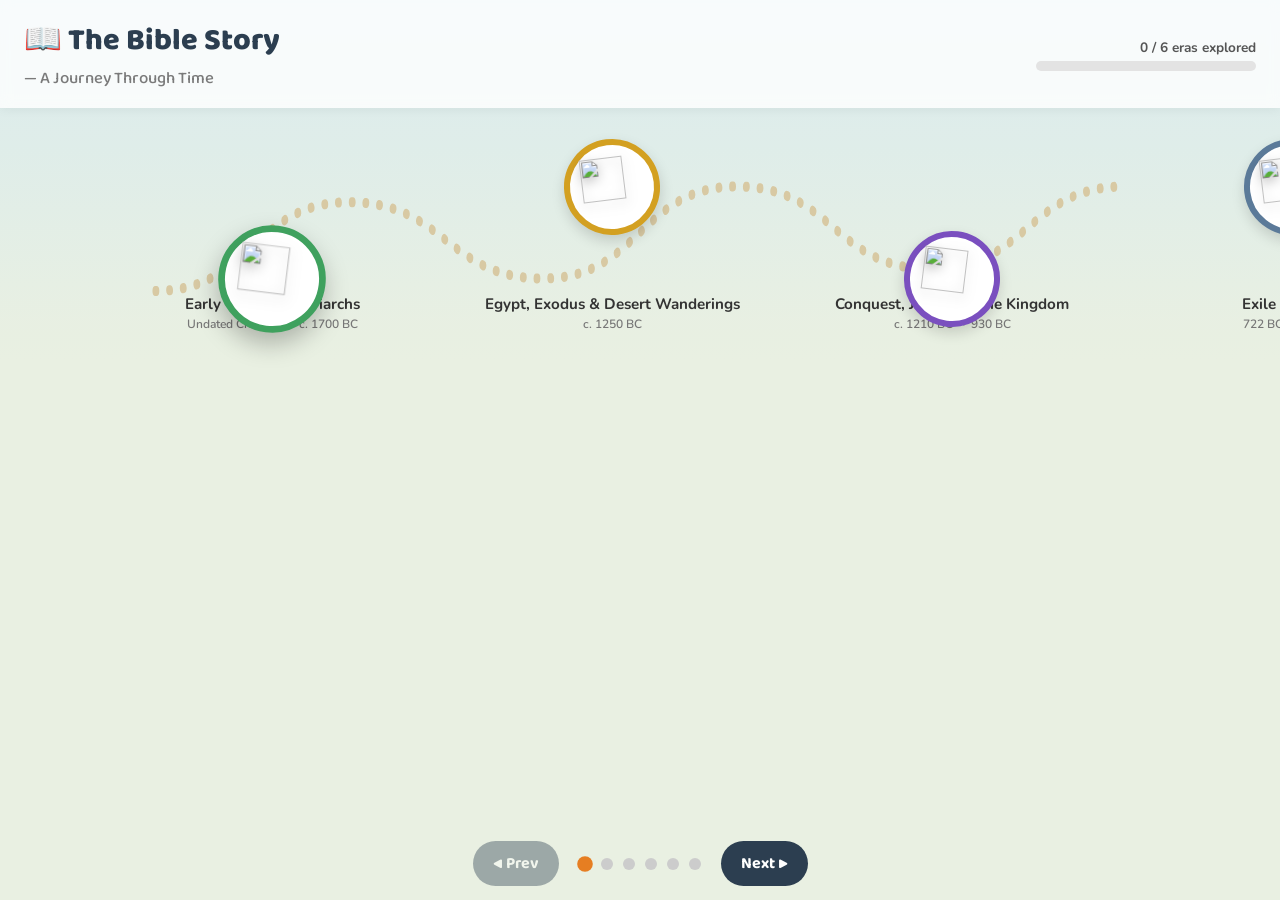
==== index.html @ a83ffb9d "Initial commit: Bible Story site (timeline, books of the Bible, home page) Co-Authored-By: Claude <n" ====
<!DOCTYPE html>
<html lang="en">
<head>
<meta charset="UTF-8">
<meta name="viewport" content="width=device-width, initial-scale=1.0">
<title>The Bible Story — A Journey Through Time</title>
<link rel="preconnect" href="https://fonts.googleapis.com">
<link href="https://fonts.googleapis.com/css2?family=Baloo+2:wght@500;700;800&family=Nunito:wght@400;600;700&display=swap" rel="stylesheet">
<link rel="stylesheet" href="styles.css">
</head>
<body>

<div class="bg-decor" aria-hidden="true">
  <img class="bg-icon" id="bgIconA">
  <img class="bg-icon" id="bgIconB">
</div>
<div class="mood-wash" id="moodWash"></div>

<header class="top-bar">
  <h1>📖 The Bible Story <span>— A Journey Through Time</span></h1>
  <div class="progress-wrap">
    <div class="progress-label"><span id="exploredCount">0</span> / 6 eras explored</div>
    <div class="progress-bar"><div class="progress-fill" id="progressFill"></div></div>
  </div>
</header>

<main>
  <div class="road-viewport" id="roadViewport">
    <svg class="road-path" id="roadPath" preserveAspectRatio="none"></svg>
    <div class="stations" id="stations"></div>
  </div>

  <div class="nav-controls">
    <button id="prevBtn" class="nav-btn" aria-label="Previous era">◀ Prev</button>
    <div class="dots" id="dots"></div>
    <button id="nextBtn" class="nav-btn" aria-label="Next era">Next ▶</button>
  </div>
</main>

<div class="overlay" id="overlay"></div>

<section class="detail-panel" id="detailPanel">
  <button class="close-btn" id="closeBtn" aria-label="Close">✕</button>
  <div class="detail-banner-wrap">
    <img class="detail-banner" id="detailBanner" alt="">
    <div class="detail-banner-fade"></div>
  </div>
  <p class="image-credit" id="imageCredit"></p>
  <div class="detail-header" id="detailHeader">
    <div class="detail-icon" id="detailIcon"></div>
    <div>
      <h2 id="detailTitle"></h2>
      <div class="detail-dates" id="detailDates"></div>
    </div>
  </div>
  <p class="detail-summary" id="detailSummary"></p>
  <p class="tap-hint">👉 Tap a card to meet the person in the story!</p>
  <div class="event-cards" id="eventCards"></div>
</section>

<div class="overlay overlay-2" id="charOverlay"></div>

<section class="character-modal" id="characterModal">
  <button class="close-btn" id="charCloseBtn" aria-label="Close">✕</button>
  <div class="character-avatar" id="charAvatar"></div>
  <h2 class="character-name" id="charName"></h2>
  <p class="character-story" id="charStory"></p>
</section>

<script src="data.js"></script>
<script src="app.js"></script>
</body>
</html>
---- styles.css ----
:root {
  --ink: #2b2b2b;
  --paper: #fdf9f1;
  --accent: #c0392b;
}

* { box-sizing: border-box; }

@keyframes fadeInUp {
  from { opacity: 0; transform: translateY(16px); }
  to { opacity: 1; transform: translateY(0); }
}

@keyframes popIn {
  from { opacity: 0; transform: scale(0.85); }
  to { opacity: 1; transform: scale(1); }
}

@keyframes softBounce {
  0%, 100% { transform: translateY(0); }
  50% { transform: translateY(-6px); }
}

@keyframes bgIconFloat {
  0%, 100% { transform: translateY(0) rotate(-4deg); }
  50% { transform: translateY(-18px) rotate(4deg); }
}

.bg-decor {
  position: fixed;
  inset: 0;
  z-index: -3;
  overflow: hidden;
  pointer-events: none;
}

.bg-icon {
  position: absolute;
  width: 50vmin;
  height: 50vmin;
  object-fit: contain;
  opacity: 0;
  bottom: -8vmin;
  right: -6vmin;
  transition: opacity 1.2s ease-in-out;
  animation: bgIconFloat 16s ease-in-out infinite;
}
.bg-icon.show { opacity: 0.16; }

@keyframes bgSceneDrift {
  0%, 100% { transform: translateX(0) scale(1.08); }
  50% { transform: translateX(-2%) scale(1.13); }
}

.bg-icon.scene {
  width: 100vw;
  height: 100vh;
  max-width: none;
  object-fit: cover;
  object-position: center 22%;
  top: 0;
  left: 0;
  right: auto;
  bottom: auto;
  border-radius: 0;
  animation: bgSceneDrift 55s ease-in-out infinite;
  -webkit-mask-image: linear-gradient(to bottom, transparent 0%, black 25%);
  mask-image: linear-gradient(to bottom, transparent 0%, black 25%);
}
.bg-icon.scene.show { opacity: 0.22; }

@media (max-width: 640px) {
  .bg-icon.scene { object-position: center 16%; }
}

.mood-wash {
  position: fixed;
  inset: 0;
  z-index: -1;
  opacity: 0.1;
  background-color: #3fa15e;
  transition: background-color 0.9s ease;
  pointer-events: none;
}

html, body {
  margin: 0;
  height: 100%;
  background: linear-gradient(180deg, #eaf4ff 0%, #fdf9f1 40%);
  font-family: 'Nunito', sans-serif;
  color: var(--ink);
  overflow-x: hidden;
  perspective: 1400px;
}

h1, h2 { font-family: 'Baloo 2', sans-serif; margin: 0; }

.top-bar {
  display: flex;
  align-items: center;
  justify-content: space-between;
  flex-wrap: wrap;
  gap: 12px;
  padding: 16px 24px;
  background: #ffffffcc;
  backdrop-filter: blur(6px);
  position: sticky;
  top: 0;
  z-index: 20;
  box-shadow: 0 2px 10px rgba(0,0,0,0.05);
}

.top-bar h1 {
  font-size: clamp(1.2rem, 2.5vw, 1.9rem);
  font-weight: 800;
  color: #2c3e50;
}
.top-bar h1 span {
  font-weight: 500;
  font-size: 0.55em;
  color: #7a7a7a;
  display: block;
}

.progress-wrap { min-width: 220px; }
.progress-label { font-size: 0.85rem; font-weight: 700; color: #555; margin-bottom: 4px; text-align: right; }
.progress-bar {
  width: 220px;
  max-width: 40vw;
  height: 10px;
  background: #e3e3e3;
  border-radius: 10px;
  overflow: hidden;
}
.progress-fill {
  height: 100%;
  width: 0%;
  background: linear-gradient(90deg, #f1c40f, #e67e22);
  border-radius: 10px;
  transition: width 0.4s ease;
}

main {
  padding: 10px 0 90px;
}

.road-viewport {
  position: relative;
  width: 100%;
  height: 280px;
  overflow-x: auto;
  overflow-y: hidden;
  scrollbar-width: none;
  -ms-overflow-style: none;
}
.road-viewport::-webkit-scrollbar { display: none; }

.road-path {
  position: absolute;
  top: 0;
  left: 0;
  height: 100%;
  width: 100%;
  z-index: 0;
}

.stations {
  position: relative;
  height: 100%;
  display: flex;
  align-items: center;
  gap: 0;
  min-width: max-content;
  padding: 0 8vw;
  z-index: 1;
}

.station {
  --era-color: #999;
  position: relative;
  width: min(38vw, 340px);
  flex: 0 0 auto;
  display: flex;
  flex-direction: column;
  align-items: center;
  cursor: pointer;
  padding: 0 38px;
  user-select: none;
  opacity: 0;
  animation: fadeInUp 0.6s ease forwards;
  animation-delay: var(--station-delay, 0s);
}

.station:nth-child(even) .station-badge { --ty: -46px; --rot: -7deg; }
.station:nth-child(odd) .station-badge { --ty: 46px; --rot: 7deg; }

.station-badge {
  width: 96px;
  height: 96px;
  border-radius: 50%;
  background: #fff;
  border: 6px solid var(--era-color);
  display: flex;
  align-items: center;
  justify-content: center;
  font-size: 2.4rem;
  box-shadow: 0 6px 14px rgba(0,0,0,0.15);
  transform: translateY(var(--ty, 0)) rotate(var(--rot, 0deg));
  transition: transform 0.25s ease, box-shadow 0.25s ease;
  position: relative;
}

.station:hover .station-badge,
.station.active .station-badge {
  transform: translateY(var(--ty, 0)) rotate(var(--rot, 0deg)) scale(1.12);
  box-shadow: 0 10px 22px rgba(0,0,0,0.25);
}

.icon-3d {
  width: 72%;
  height: 72%;
  object-fit: contain;
  filter: drop-shadow(0 4px 6px rgba(0,0,0,0.25));
  pointer-events: none;
}

.station.visited .station-badge::after {
  content: "✓";
  position: absolute;
  bottom: -4px;
  right: -4px;
  width: 30px;
  height: 30px;
  background: #2ecc71;
  color: #fff;
  border-radius: 50%;
  display: flex;
  align-items: center;
  justify-content: center;
  font-size: 0.95rem;
  border: 3px solid #fff;
}

.station-label {
  margin-top: 14px;
  text-align: center;
  font-weight: 700;
  font-size: 0.95rem;
  color: #333;
  line-height: 1.25;
}

.station-dates {
  font-size: 0.75rem;
  color: #777;
  font-weight: 600;
  margin-top: 2px;
}

.nav-controls {
  position: fixed;
  bottom: 0;
  left: 0;
  right: 0;
  display: flex;
  align-items: center;
  justify-content: center;
  gap: 20px;
  padding: 14px 20px calc(14px + env(safe-area-inset-bottom, 0px));
  background: none;
  pointer-events: none;
  z-index: 15;
}
.nav-controls > * { pointer-events: auto; }

.nav-btn {
  font-family: 'Baloo 2', sans-serif;
  font-size: 1rem;
  font-weight: 700;
  padding: 10px 20px;
  border-radius: 30px;
  border: none;
  background: #2c3e50;
  color: #fff;
  cursor: pointer;
  white-space: nowrap;
  flex-shrink: 0;
  transition: transform 0.15s ease, background 0.15s ease;
}
.nav-btn:hover { transform: translateY(-2px); background: #1f2d3a; }
.nav-btn:disabled { opacity: 0.4; cursor: default; transform: none; }

.dots { display: flex; gap: 10px; flex-shrink: 0; }
.dot {
  width: 12px;
  height: 12px;
  border-radius: 50%;
  background: #ccc;
  cursor: pointer;
  transition: background 0.2s ease, transform 0.2s ease;
}
.dot.active { background: #e67e22; transform: scale(1.3); }

.overlay {
  position: fixed;
  inset: 0;
  background: rgba(0,0,0,0.45);
  opacity: 0;
  pointer-events: none;
  transition: opacity 0.25s ease;
  z-index: 30;
}
.overlay.show { opacity: 1; pointer-events: auto; }
.overlay-2 { z-index: 45; background: rgba(0,0,0,0.55); }

.detail-panel {
  position: fixed;
  left: 50%;
  top: 50%;
  transform: translate(-50%, -46%) rotateY(-90deg);
  backface-visibility: hidden;
  width: min(90vw, 720px);
  max-height: 85vh;
  overflow-y: auto;
  background: var(--paper);
  border-radius: 20px;
  padding: 28px 30px 34px;
  box-shadow: 0 20px 60px rgba(0,0,0,0.35);
  z-index: 40;
  opacity: 0;
  pointer-events: none;
  transition: opacity 0.4s ease, transform 0.4s ease;
}
.detail-panel.show {
  opacity: 1;
  pointer-events: auto;
  transform: translate(-50%, -50%) rotateY(0deg);
}

.close-btn {
  position: absolute;
  top: 16px;
  right: 18px;
  width: 36px;
  height: 36px;
  border-radius: 50%;
  border: none;
  background: #eee;
  font-size: 1.1rem;
  cursor: pointer;
  z-index: 5;
  box-shadow: 0 2px 8px rgba(0,0,0,0.35);
}
.close-btn:hover { background: #ddd; }

.detail-banner-wrap {
  position: relative;
  margin: -28px -30px 0;
  height: 190px;
  overflow: hidden;
  border-radius: 20px 20px 0 0;
}
.detail-banner {
  width: 100%;
  height: 100%;
  object-fit: cover;
  object-position: center 25%;
  display: block;
  opacity: 0;
  animation: popIn 0.5s ease forwards;
}
.detail-banner-fade {
  position: absolute;
  inset: 0;
  background: linear-gradient(180deg, rgba(0,0,0,0) 40%, var(--paper) 100%);
  pointer-events: none;
}
.image-credit {
  font-size: 0.72rem;
  color: #999;
  text-align: right;
  margin: 6px 0 0;
  font-style: italic;
}

.detail-header {
  display: flex;
  align-items: center;
  gap: 16px;
  margin-bottom: 10px;
  padding-right: 30px;
}
.detail-icon {
  font-size: 2.6rem;
  width: 70px;
  height: 70px;
  border-radius: 50%;
  display: flex;
  align-items: center;
  justify-content: center;
  border: 5px solid var(--era-color, #999);
  flex: 0 0 auto;
}
.detail-header h2 { font-size: 1.5rem; color: #2c3e50; }
.detail-dates { font-weight: 700; color: #888; font-size: 0.9rem; margin-top: 2px; }

.detail-summary {
  font-size: 1.05rem;
  line-height: 1.5;
  color: #444;
  margin: 14px 0 20px;
}

.event-cards {
  display: grid;
  grid-template-columns: repeat(auto-fit, minmax(220px, 1fr));
  gap: 14px;
}

.event-card {
  background: #fff;
  border-radius: 14px;
  padding: 14px 16px;
  box-shadow: 0 3px 10px rgba(0,0,0,0.08);
  border-left: 6px solid var(--era-color, #999);
  cursor: pointer;
  opacity: 0;
  animation: fadeInUp 0.4s ease forwards;
  animation-delay: var(--card-delay, 0s);
  transition: transform 0.18s ease, box-shadow 0.18s ease;
  position: relative;
}
.event-card:hover {
  transform: translateY(-3px) scale(1.02);
  box-shadow: 0 8px 18px rgba(0,0,0,0.15);
}
.event-card .ec-icon { font-size: 1.4rem; margin-bottom: 4px; }
.event-card .ec-title { font-weight: 700; font-size: 0.98rem; color: #2c3e50; margin-bottom: 4px; }
.event-card .ec-text { font-size: 0.9rem; line-height: 1.4; color: #555; }
.event-card .ec-tap { font-size: 0.78rem; font-weight: 700; color: var(--era-color, #999); margin-top: 8px; }

@keyframes deeperPointIn {
  from { opacity: 0; transform: translateY(-8px); }
  to { opacity: 1; transform: translateY(0); }
}

@keyframes deeperGlow {
  0% { box-shadow: 0 0 0 0 rgba(201, 168, 106, 0.45); }
  100% { box-shadow: 0 0 0 10px rgba(201, 168, 106, 0); }
}

.ec-deeper { margin-top: 12px; border-top: 1px dashed #e2e2e2; padding-top: 10px; }
.ec-deeper-toggle {
  display: flex;
  align-items: center;
  gap: 6px;
  font-size: 0.78rem;
  font-weight: 700;
  color: #7a6a4f;
  cursor: pointer;
  list-style: none;
  transition: color 0.2s ease;
}
.ec-deeper-toggle::-webkit-details-marker { display: none; }
.ec-deeper-toggle:hover { color: #57492f; }
.ec-deeper-toggle:hover .ec-deeper-label { text-decoration: underline; }
.ec-deeper-arrow {
  display: inline-block;
  transition: transform 0.35s cubic-bezier(0.34, 1.56, 0.64, 1);
}
.ec-deeper[open] .ec-deeper-arrow { transform: rotate(90deg); }

.ec-deeper-content {
  margin-top: 10px;
  padding: 12px 14px;
  background: #faf7ee;
  border-radius: 10px;
  border-left: 4px solid #c9a86a;
  animation: deeperGlow 0.6s ease-out;
}
.ec-deeper-point {
  opacity: 0;
  animation: deeperPointIn 0.35s ease forwards;
  animation-delay: var(--point-delay, 0s);
}
.ec-deeper-point + .ec-deeper-point { margin-top: 10px; }
.ec-deeper-heading { font-size: 0.82rem; font-weight: 700; color: #6b5637; margin-bottom: 2px; }
.ec-deeper-text { font-size: 0.85rem; line-height: 1.45; color: #5a5346; }

.event-card.visited { background: #fbfffa; }
.event-card.visited::after {
  content: "✓";
  position: absolute;
  top: -8px;
  right: -8px;
  width: 26px;
  height: 26px;
  background: #2ecc71;
  color: #fff;
  border-radius: 50%;
  display: flex;
  align-items: center;
  justify-content: center;
  font-size: 0.85rem;
  border: 3px solid #fff;
  box-shadow: 0 2px 6px rgba(0,0,0,0.2);
  animation: popIn 0.3s ease;
}

.tap-hint {
  font-size: 0.85rem;
  font-weight: 700;
  color: #888;
  margin: -8px 0 14px;
}

.character-modal {
  position: fixed;
  left: 50%;
  top: 50%;
  transform: translate(-50%, -50%) scale(0.85) rotateY(90deg);
  backface-visibility: hidden;
  width: min(88vw, 440px);
  max-height: 85vh;
  overflow-y: auto;
  background: var(--paper);
  border-radius: 20px;
  padding: 32px 28px 30px;
  box-shadow: 0 20px 60px rgba(0,0,0,0.4);
  z-index: 50;
  text-align: center;
  opacity: 0;
  pointer-events: none;
  transition: opacity 0.4s ease, transform 0.4s ease;
}
.character-modal.show {
  opacity: 1;
  pointer-events: auto;
  transform: translate(-50%, -50%) scale(1) rotateY(0deg);
}

.character-avatar {
  width: 110px;
  height: 110px;
  margin: 0 auto 14px;
  border-radius: 50%;
  background: #fff;
  border: 6px solid var(--era-color, #999);
  display: flex;
  align-items: center;
  justify-content: center;
  font-size: 3.2rem;
  box-shadow: 0 6px 16px rgba(0,0,0,0.15);
  animation: popIn 0.4s ease;
}

.character-name {
  font-size: 1.4rem;
  color: #2c3e50;
  margin-bottom: 12px;
}

.character-story {
  font-size: 1rem;
  line-height: 1.55;
  color: #444;
  text-align: left;
}

@media (max-width: 640px) {
  .station { width: 68vw; }
  .top-bar { flex-direction: column; align-items: flex-start; }
  .progress-label { text-align: left; }
  .nav-controls { gap: 10px; padding: 12px 12px calc(12px + env(safe-area-inset-bottom, 0px)); }
  .nav-btn { padding: 10px 14px; font-size: 0.9rem; }
  .dots { gap: 6px; }
}
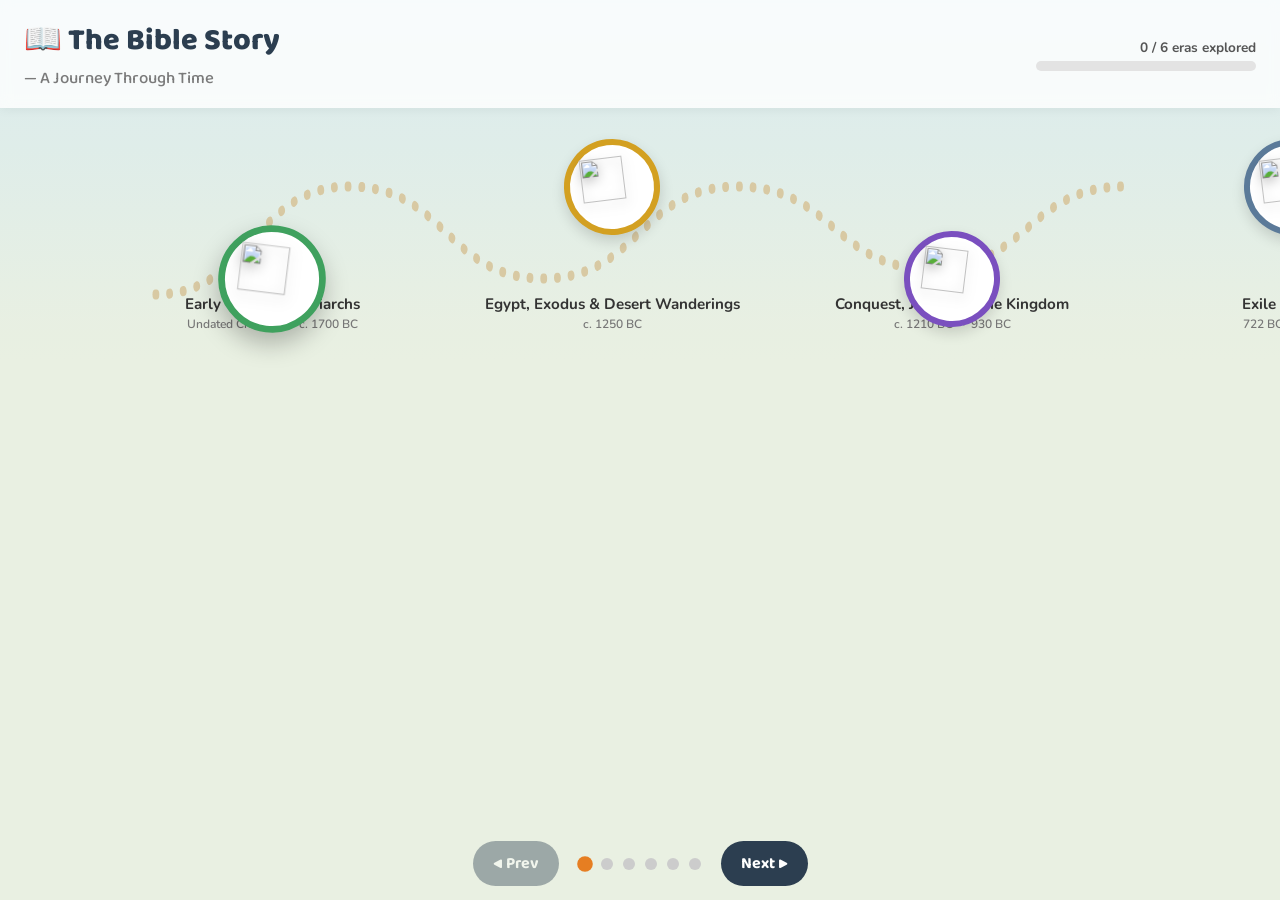
==== commit 0fadb257: "Add Bible+cross logo, favicons, PWA manifest, and loading splash screen Co-Authored-By: Claude <nore" ====
--- a/index.html
+++ b/index.html
@@ -4,11 +4,33 @@
 <meta charset="UTF-8">
 <meta name="viewport" content="width=device-width, initial-scale=1.0">
 <title>The Bible Story — A Journey Through Time</title>
+<link rel="icon" type="image/png" sizes="32x32" href="favicon-32.png">
+<link rel="icon" type="image/png" sizes="16x16" href="favicon-16.png">
+<link rel="apple-touch-icon" href="apple-touch-icon.png">
+<link rel="manifest" href="manifest.json">
+<meta name="theme-color" content="#c0392b">
 <link rel="preconnect" href="https://fonts.googleapis.com">
 <link href="https://fonts.googleapis.com/css2?family=Baloo+2:wght@500;700;800&family=Nunito:wght@400;600;700&display=swap" rel="stylesheet">
 <link rel="stylesheet" href="styles.css">
+<style>
+  #splash {
+    position: fixed; inset: 0; z-index: 999;
+    background: linear-gradient(180deg, #eaf4ff 0%, #fdf9f1 45%);
+    display: flex; flex-direction: column; align-items: center; justify-content: center;
+    transition: opacity 0.5s ease;
+  }
+  #splash img { width: 96px; height: 96px; animation: splashPulse 1.1s ease-in-out infinite; }
+  #splash p { font-family: 'Baloo 2', sans-serif; font-weight: 700; color: #6b4a2f; margin-top: 14px; font-size: 1rem; letter-spacing: 0.02em; }
+  @keyframes splashPulse { 0%, 100% { transform: scale(1); } 50% { transform: scale(1.08); } }
+  #splash.hide { opacity: 0; pointer-events: none; }
+</style>
 </head>
 <body>
+
+<div id="splash">
+  <img src="logo-512.png" alt="The Bible Story logo">
+  <p>The Bible Story</p>
+</div>
 
 <div class="bg-decor" aria-hidden="true">
   <img class="bg-icon" id="bgIconA">
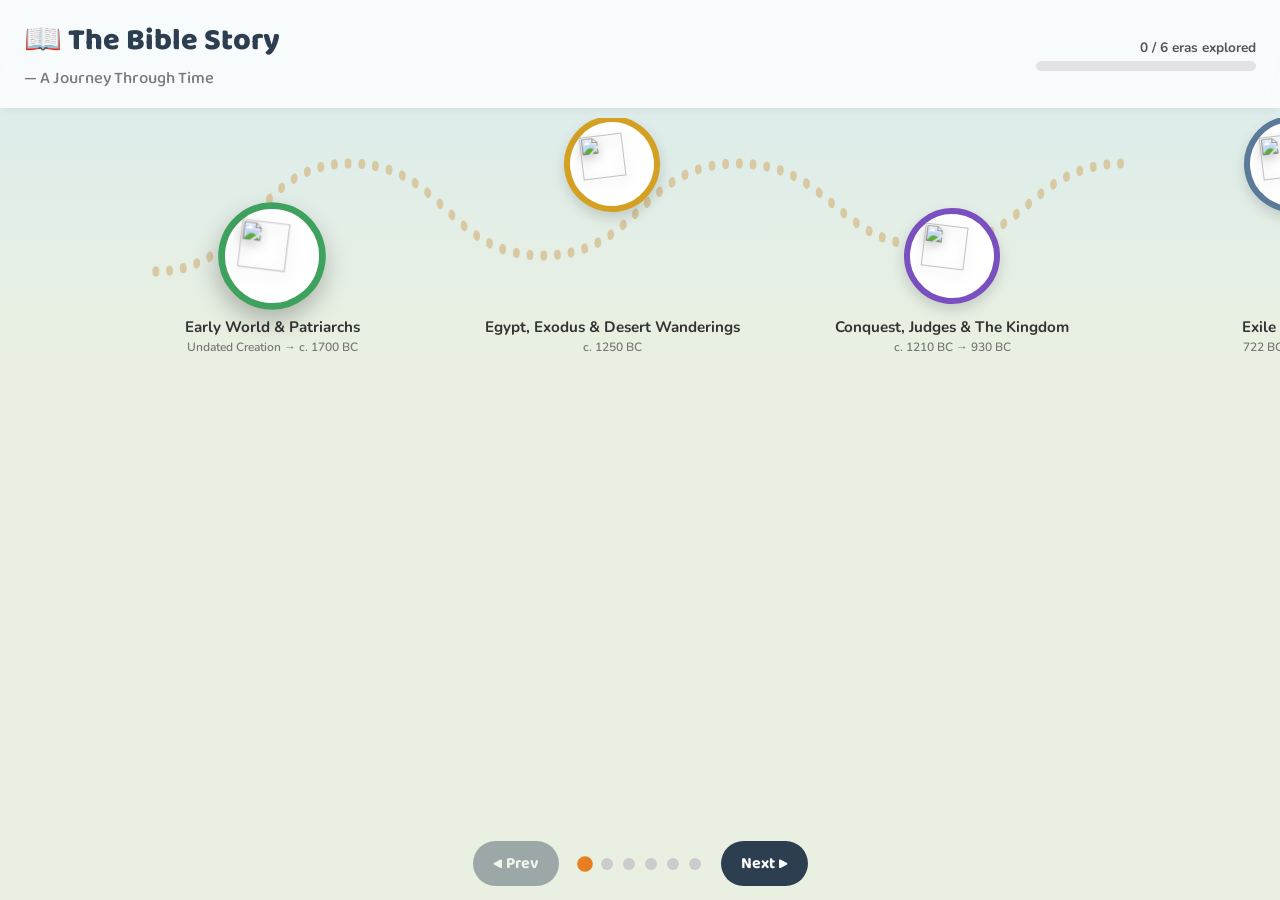
==== commit 0443c662: "Add full researched "Meet the Character" bios to the Timeline Every character across all 6 eras (25 " ====
--- a/index.html
+++ b/index.html
@@ -87,6 +87,7 @@
   <div class="character-avatar" id="charAvatar"></div>
   <h2 class="character-name" id="charName"></h2>
   <p class="character-story" id="charStory"></p>
+  <div id="charFullBioWrap"></div>
 </section>
 
 <script src="data.js"></script>
--- a/styles.css
+++ b/styles.css
@@ -42,7 +42,7 @@
   opacity: 0;
   bottom: -8vmin;
   right: -6vmin;
-  transition: opacity 1.2s ease-in-out;
+  transition: opacity 0.6s ease-in-out;
   animation: bgIconFloat 16s ease-in-out infinite;
 }
 .bg-icon.show { opacity: 0.16; }
@@ -79,7 +79,7 @@
   z-index: -1;
   opacity: 0.1;
   background-color: #3fa15e;
-  transition: background-color 0.9s ease;
+  transition: background-color 0.5s ease;
   pointer-events: none;
 }
 
@@ -242,7 +242,7 @@
 }
 
 .station-label {
-  margin-top: 14px;
+  margin-top: 60px;
   text-align: center;
   font-weight: 700;
   font-size: 0.95rem;
@@ -307,7 +307,7 @@
   background: rgba(0,0,0,0.45);
   opacity: 0;
   pointer-events: none;
-  transition: opacity 0.25s ease;
+  transition: opacity 0.15s ease;
   z-index: 30;
 }
 .overlay.show { opacity: 1; pointer-events: auto; }
@@ -329,7 +329,7 @@
   z-index: 40;
   opacity: 0;
   pointer-events: none;
-  transition: opacity 0.4s ease, transform 0.4s ease;
+  transition: opacity 0.22s ease, transform 0.22s ease;
 }
 .detail-panel.show {
   opacity: 1;
@@ -531,7 +531,7 @@
   text-align: center;
   opacity: 0;
   pointer-events: none;
-  transition: opacity 0.4s ease, transform 0.4s ease;
+  transition: opacity 0.22s ease, transform 0.22s ease;
 }
 .character-modal.show {
   opacity: 1;
@@ -566,6 +566,20 @@
   color: #444;
   text-align: left;
 }
+
+.char-deeper { margin-top: 16px; border-top: 1px dashed #e2e2e2; padding-top: 12px; text-align: left; }
+.char-deeper[open] .ec-deeper-arrow { transform: rotate(90deg); }
+.char-deeper-content {
+  margin-top: 10px;
+  padding: 14px 16px;
+  background: #faf7ee;
+  border-radius: 10px;
+  border-left: 4px solid #c9a86a;
+  animation: deeperGlow 0.6s ease-out;
+}
+.char-deeper-bio { font-size: 0.9rem; line-height: 1.6; color: #4a4438; margin: 0 0 10px; }
+.char-deeper-refs { font-size: 0.78rem; line-height: 1.5; color: #8a7d5e; margin: 0; }
+.char-deeper-refs strong { color: #6b5637; }
 
 @media (max-width: 640px) {
   .station { width: 68vw; }
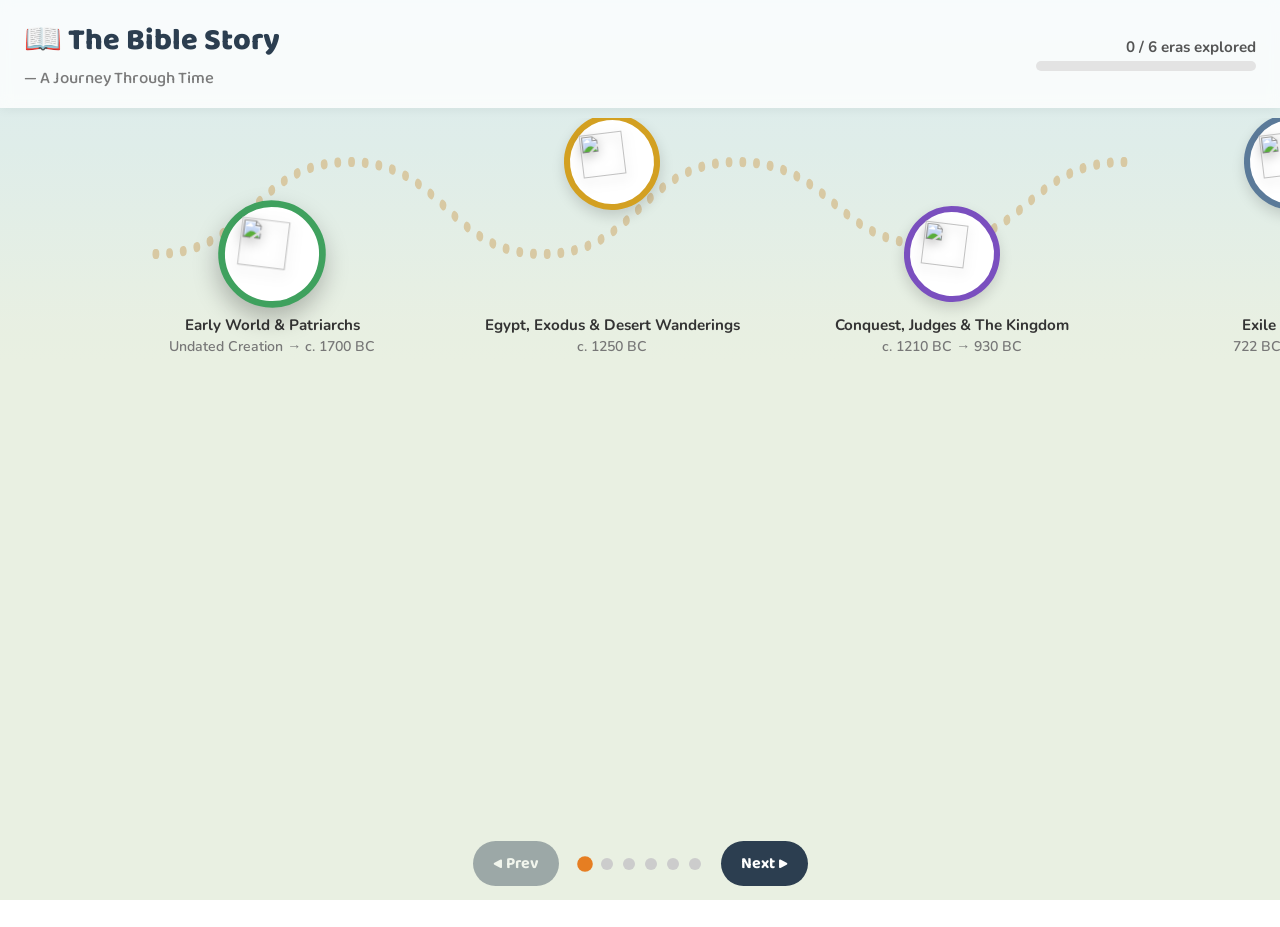
==== commit 95565b86: "Split era popup into swipeable full-screen pages, bigger adaptive fonts The era detail popup now ope" ====
--- a/index.html
+++ b/index.html
@@ -63,21 +63,29 @@
 
 <section class="detail-panel" id="detailPanel">
   <button class="close-btn" id="closeBtn" aria-label="Close">✕</button>
-  <div class="detail-banner-wrap">
-    <img class="detail-banner" id="detailBanner" alt="">
-    <div class="detail-banner-fade"></div>
-  </div>
-  <p class="image-credit" id="imageCredit"></p>
-  <div class="detail-header" id="detailHeader">
-    <div class="detail-icon" id="detailIcon"></div>
-    <div>
-      <h2 id="detailTitle"></h2>
-      <div class="detail-dates" id="detailDates"></div>
+  <div class="detail-pages" id="detailPages">
+    <div class="detail-page detail-page-intro" data-page="0">
+      <div class="detail-banner-wrap">
+        <img class="detail-banner" id="detailBanner" alt="">
+        <div class="detail-banner-fade"></div>
+      </div>
+      <p class="image-credit" id="imageCredit"></p>
+      <div class="detail-header" id="detailHeader">
+        <div class="detail-icon" id="detailIcon"></div>
+        <div>
+          <h2 id="detailTitle"></h2>
+          <div class="detail-dates" id="detailDates"></div>
+        </div>
+      </div>
+      <p class="detail-summary" id="detailSummary"></p>
+      <p class="tap-hint">👉 Swipe or tap ▶ to meet the people in this era!</p>
     </div>
   </div>
-  <p class="detail-summary" id="detailSummary"></p>
-  <p class="tap-hint">👉 Tap a card to meet the person in the story!</p>
-  <div class="event-cards" id="eventCards"></div>
+  <div class="detail-page-nav" id="detailPageNav">
+    <button class="detail-page-btn" id="detailPagePrev" aria-label="Previous page">◀</button>
+    <div class="detail-page-dots" id="detailPageDots"></div>
+    <button class="detail-page-btn" id="detailPageNext" aria-label="Next page">▶</button>
+  </div>
 </section>
 
 <div class="overlay overlay-2" id="charOverlay"></div>
--- a/styles.css
+++ b/styles.css
@@ -123,7 +123,7 @@
 }
 
 .progress-wrap { min-width: 220px; }
-.progress-label { font-size: 0.85rem; font-weight: 700; color: #555; margin-bottom: 4px; text-align: right; }
+.progress-label { font-size: 0.95rem; font-weight: 700; color: #555; margin-bottom: 4px; text-align: right; }
 .progress-bar {
   width: 220px;
   max-width: 40vw;
@@ -251,7 +251,7 @@
 }
 
 .station-dates {
-  font-size: 0.75rem;
+  font-size: 0.88rem;
   color: #777;
   font-weight: 600;
   margin-top: 2px;
@@ -315,27 +315,84 @@
 
 .detail-panel {
   position: fixed;
-  left: 50%;
-  top: 50%;
-  transform: translate(-50%, -46%) rotateY(-90deg);
-  backface-visibility: hidden;
-  width: min(90vw, 720px);
-  max-height: 85vh;
-  overflow-y: auto;
+  left: 0;
+  top: 0;
+  width: 100vw;
+  height: 100vh;
+  height: 100dvh;
+  max-height: 100dvh;
+  overflow: hidden;
   background: var(--paper);
-  border-radius: 20px;
-  padding: 28px 30px 34px;
+  border-radius: 0;
+  padding: 0;
   box-shadow: 0 20px 60px rgba(0,0,0,0.35);
   z-index: 40;
   opacity: 0;
   pointer-events: none;
-  transition: opacity 0.22s ease, transform 0.22s ease;
+  transform: translateY(3%);
+  transition: opacity 0.25s ease, transform 0.25s ease;
+  display: flex;
+  flex-direction: column;
 }
 .detail-panel.show {
   opacity: 1;
   pointer-events: auto;
-  transform: translate(-50%, -50%) rotateY(0deg);
-}
+  transform: translateY(0);
+}
+
+.detail-pages {
+  flex: 1 1 auto;
+  min-height: 0;
+  overflow-y: auto;
+  padding: 28px 30px calc(20px + env(safe-area-inset-bottom, 0px));
+  touch-action: pan-y;
+}
+
+.detail-page { display: none; }
+.detail-page.active { display: block; animation: fadeInUp 0.35s ease; }
+
+.detail-page-heading {
+  font-family: 'Baloo 2', sans-serif;
+  font-size: clamp(1.1rem, 3vw, 1.4rem);
+  color: #2c3e50;
+  margin: 0 0 14px;
+}
+
+.detail-page-nav {
+  flex: 0 0 auto;
+  display: flex;
+  align-items: center;
+  justify-content: space-between;
+  gap: 12px;
+  padding: 12px 20px calc(12px + env(safe-area-inset-bottom, 0px));
+  border-top: 1px solid #eee;
+  background: var(--paper);
+}
+.detail-page-nav.hidden { display: none; }
+.detail-page-btn {
+  border: none;
+  background: #f1c40f;
+  color: #6b5100;
+  font-weight: 800;
+  font-size: clamp(1rem, 2.5vw, 1.2rem);
+  width: 46px;
+  height: 46px;
+  border-radius: 50%;
+  cursor: pointer;
+  box-shadow: 0 3px 8px rgba(0,0,0,0.15);
+  transition: transform 0.15s ease, opacity 0.15s ease;
+}
+.detail-page-btn:hover:not(:disabled) { transform: scale(1.08); }
+.detail-page-btn:disabled { opacity: 0.35; cursor: default; }
+.detail-page-dots { display: flex; gap: 8px; }
+.detail-page-dot {
+  width: 9px; height: 9px;
+  border-radius: 50%;
+  background: #ddd;
+  transition: background 0.2s ease, transform 0.2s ease;
+  cursor: pointer;
+}
+.detail-page-dot.active { background: #e67e22; transform: scale(1.3); }
 
 .close-btn {
   position: absolute;
@@ -356,9 +413,9 @@
 .detail-banner-wrap {
   position: relative;
   margin: -28px -30px 0;
-  height: 190px;
+  height: min(260px, 32vh);
   overflow: hidden;
-  border-radius: 20px 20px 0 0;
+  border-radius: 0;
 }
 .detail-banner {
   width: 100%;
@@ -376,7 +433,7 @@
   pointer-events: none;
 }
 .image-credit {
-  font-size: 0.72rem;
+  font-size: 0.85rem;
   color: #999;
   text-align: right;
   margin: 6px 0 0;
@@ -401,12 +458,12 @@
   border: 5px solid var(--era-color, #999);
   flex: 0 0 auto;
 }
-.detail-header h2 { font-size: 1.5rem; color: #2c3e50; }
-.detail-dates { font-weight: 700; color: #888; font-size: 0.9rem; margin-top: 2px; }
+.detail-header h2 { font-size: clamp(1.75rem, 4.5vw, 2.2rem); color: #2c3e50; }
+.detail-dates { font-weight: 700; color: #888; font-size: clamp(1rem, 2.5vw, 1.15rem); margin-top: 2px; }
 
 .detail-summary {
-  font-size: 1.05rem;
-  line-height: 1.5;
+  font-size: clamp(1.1rem, 2.8vw, 1.3rem);
+  line-height: 1.55;
   color: #444;
   margin: 14px 0 20px;
 }
@@ -434,10 +491,10 @@
   transform: translateY(-3px) scale(1.02);
   box-shadow: 0 8px 18px rgba(0,0,0,0.15);
 }
-.event-card .ec-icon { font-size: 1.4rem; margin-bottom: 4px; }
-.event-card .ec-title { font-weight: 700; font-size: 0.98rem; color: #2c3e50; margin-bottom: 4px; }
-.event-card .ec-text { font-size: 0.9rem; line-height: 1.4; color: #555; }
-.event-card .ec-tap { font-size: 0.78rem; font-weight: 700; color: var(--era-color, #999); margin-top: 8px; }
+.event-card .ec-icon { font-size: clamp(1.5rem, 3.5vw, 1.8rem); margin-bottom: 4px; }
+.event-card .ec-title { font-weight: 700; font-size: clamp(1.1rem, 2.8vw, 1.3rem); color: #2c3e50; margin-bottom: 4px; }
+.event-card .ec-text { font-size: clamp(1rem, 2.4vw, 1.15rem); line-height: 1.48; color: #555; }
+.event-card .ec-tap { font-size: clamp(0.95rem, 2.2vw, 1.05rem); font-weight: 700; color: var(--era-color, #999); margin-top: 8px; }
 
 @keyframes deeperPointIn {
   from { opacity: 0; transform: translateY(-8px); }
@@ -454,7 +511,7 @@
   display: flex;
   align-items: center;
   gap: 6px;
-  font-size: 0.78rem;
+  font-size: 0.92rem;
   font-weight: 700;
   color: #7a6a4f;
   cursor: pointer;
@@ -484,8 +541,8 @@
   animation-delay: var(--point-delay, 0s);
 }
 .ec-deeper-point + .ec-deeper-point { margin-top: 10px; }
-.ec-deeper-heading { font-size: 0.82rem; font-weight: 700; color: #6b5637; margin-bottom: 2px; }
-.ec-deeper-text { font-size: 0.85rem; line-height: 1.45; color: #5a5346; }
+.ec-deeper-heading { font-size: 0.95rem; font-weight: 700; color: #6b5637; margin-bottom: 2px; }
+.ec-deeper-text { font-size: 0.98rem; line-height: 1.5; color: #5a5346; }
 
 .event-card.visited { background: #fbfffa; }
 .event-card.visited::after {
@@ -508,7 +565,7 @@
 }
 
 .tap-hint {
-  font-size: 0.85rem;
+  font-size: 0.95rem;
   font-weight: 700;
   color: #888;
   margin: -8px 0 14px;
@@ -516,53 +573,54 @@
 
 .character-modal {
   position: fixed;
-  left: 50%;
-  top: 50%;
-  transform: translate(-50%, -50%) scale(0.85) rotateY(90deg);
-  backface-visibility: hidden;
-  width: min(88vw, 440px);
-  max-height: 85vh;
+  left: 0;
+  top: 0;
+  width: 100vw;
+  height: 100vh;
+  height: 100dvh;
+  max-height: 100dvh;
   overflow-y: auto;
   background: var(--paper);
-  border-radius: 20px;
-  padding: 32px 28px 30px;
+  border-radius: 0;
+  padding: 40px 30px calc(36px + env(safe-area-inset-bottom, 0px));
   box-shadow: 0 20px 60px rgba(0,0,0,0.4);
   z-index: 50;
   text-align: center;
   opacity: 0;
   pointer-events: none;
-  transition: opacity 0.22s ease, transform 0.22s ease;
+  transform: translateY(3%);
+  transition: opacity 0.25s ease, transform 0.25s ease;
 }
 .character-modal.show {
   opacity: 1;
   pointer-events: auto;
-  transform: translate(-50%, -50%) scale(1) rotateY(0deg);
+  transform: translateY(0);
 }
 
 .character-avatar {
-  width: 110px;
-  height: 110px;
-  margin: 0 auto 14px;
+  width: 130px;
+  height: 130px;
+  margin: 0 auto 18px;
   border-radius: 50%;
   background: #fff;
   border: 6px solid var(--era-color, #999);
   display: flex;
   align-items: center;
   justify-content: center;
-  font-size: 3.2rem;
+  font-size: 3.6rem;
   box-shadow: 0 6px 16px rgba(0,0,0,0.15);
   animation: popIn 0.4s ease;
 }
 
 .character-name {
-  font-size: 1.4rem;
+  font-size: clamp(1.7rem, 4.5vw, 2.1rem);
   color: #2c3e50;
-  margin-bottom: 12px;
+  margin-bottom: 14px;
 }
 
 .character-story {
-  font-size: 1rem;
-  line-height: 1.55;
+  font-size: clamp(1.1rem, 2.8vw, 1.3rem);
+  line-height: 1.6;
   color: #444;
   text-align: left;
 }
@@ -577,8 +635,8 @@
   border-left: 4px solid #c9a86a;
   animation: deeperGlow 0.6s ease-out;
 }
-.char-deeper-bio { font-size: 0.9rem; line-height: 1.6; color: #4a4438; margin: 0 0 10px; }
-.char-deeper-refs { font-size: 0.78rem; line-height: 1.5; color: #8a7d5e; margin: 0; }
+.char-deeper-bio { font-size: clamp(1rem, 2.4vw, 1.15rem); line-height: 1.65; color: #4a4438; margin: 0 0 10px; }
+.char-deeper-refs { font-size: clamp(0.9rem, 2vw, 1rem); line-height: 1.5; color: #8a7d5e; margin: 0; }
 .char-deeper-refs strong { color: #6b5637; }
 
 @media (max-width: 640px) {
@@ -588,4 +646,10 @@
   .nav-controls { gap: 10px; padding: 12px 12px calc(12px + env(safe-area-inset-bottom, 0px)); }
   .nav-btn { padding: 10px 14px; font-size: 0.9rem; }
   .dots { gap: 6px; }
-}
+
+  /* Popups are full-screen on every device (see .detail-panel and
+     .character-modal above); mobile just gets tighter side padding. */
+  .detail-pages, .character-modal { padding-left: 20px; padding-right: 20px; }
+  .detail-banner-wrap { margin-left: -20px; margin-right: -20px; }
+  .detail-page-nav { padding-left: 14px; padding-right: 14px; }
+}
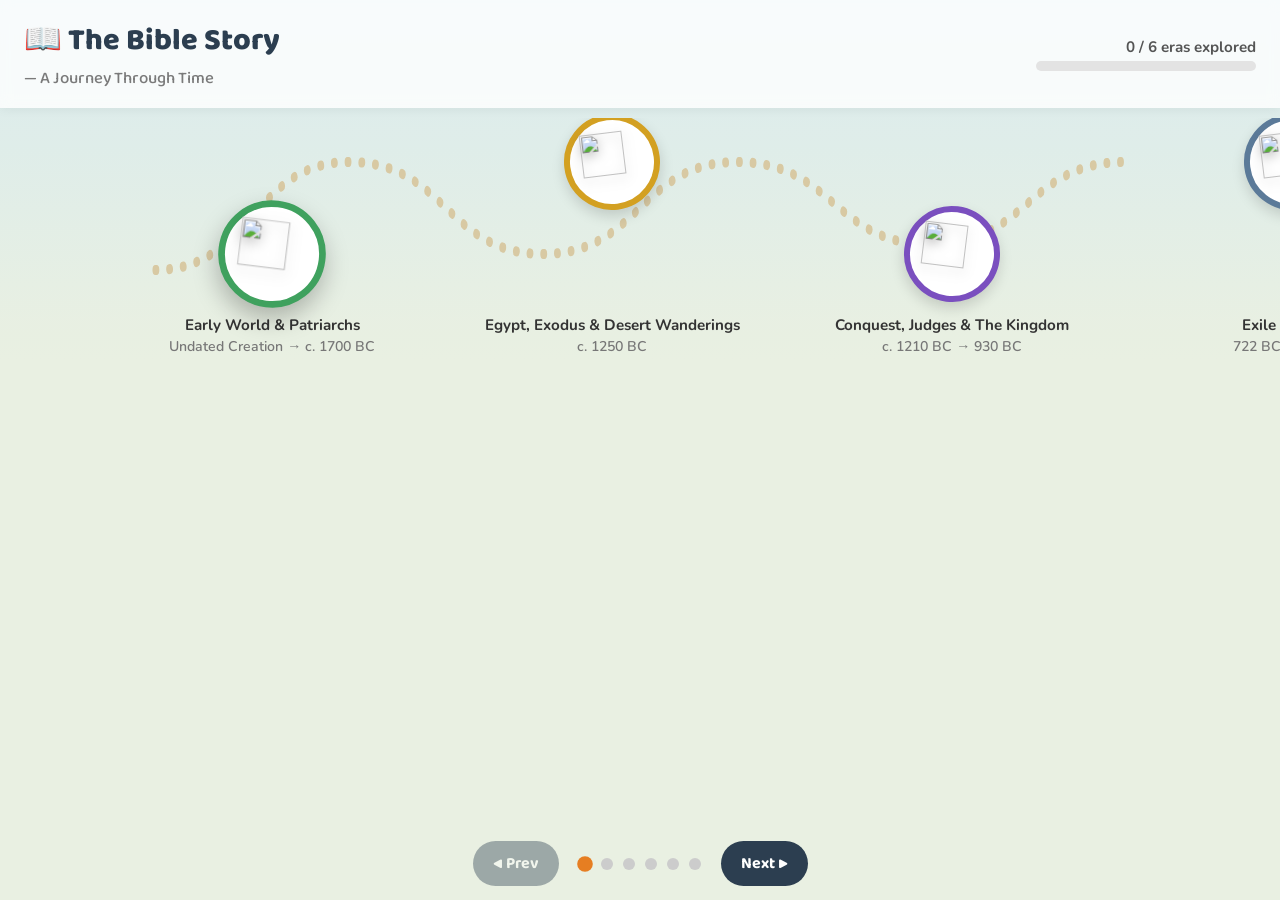
==== commit 254760ff: "Revert era popup to the previous single-scroll design, keep bigger fonts Bring back the original one" ====
--- a/index.html
+++ b/index.html
@@ -63,29 +63,21 @@
 
 <section class="detail-panel" id="detailPanel">
   <button class="close-btn" id="closeBtn" aria-label="Close">✕</button>
-  <div class="detail-pages" id="detailPages">
-    <div class="detail-page detail-page-intro" data-page="0">
-      <div class="detail-banner-wrap">
-        <img class="detail-banner" id="detailBanner" alt="">
-        <div class="detail-banner-fade"></div>
-      </div>
-      <p class="image-credit" id="imageCredit"></p>
-      <div class="detail-header" id="detailHeader">
-        <div class="detail-icon" id="detailIcon"></div>
-        <div>
-          <h2 id="detailTitle"></h2>
-          <div class="detail-dates" id="detailDates"></div>
-        </div>
-      </div>
-      <p class="detail-summary" id="detailSummary"></p>
-      <p class="tap-hint">👉 Swipe or tap ▶ to meet the people in this era!</p>
+  <div class="detail-banner-wrap">
+    <img class="detail-banner" id="detailBanner" alt="">
+    <div class="detail-banner-fade"></div>
+  </div>
+  <p class="image-credit" id="imageCredit"></p>
+  <div class="detail-header" id="detailHeader">
+    <div class="detail-icon" id="detailIcon"></div>
+    <div>
+      <h2 id="detailTitle"></h2>
+      <div class="detail-dates" id="detailDates"></div>
     </div>
   </div>
-  <div class="detail-page-nav" id="detailPageNav">
-    <button class="detail-page-btn" id="detailPagePrev" aria-label="Previous page">◀</button>
-    <div class="detail-page-dots" id="detailPageDots"></div>
-    <button class="detail-page-btn" id="detailPageNext" aria-label="Next page">▶</button>
-  </div>
+  <p class="detail-summary" id="detailSummary"></p>
+  <p class="tap-hint">👉 Tap a card to meet the person in the story!</p>
+  <div class="event-cards" id="eventCards"></div>
 </section>
 
 <div class="overlay overlay-2" id="charOverlay"></div>
--- a/styles.css
+++ b/styles.css
@@ -315,84 +315,23 @@
 
 .detail-panel {
   position: fixed;
-  left: 0;
-  top: 0;
-  width: 100vw;
-  height: 100vh;
-  height: 100dvh;
-  max-height: 100dvh;
-  overflow: hidden;
+  inset: clamp(18px, 5vh, 46px) clamp(14px, 5vw, 56px);
+  overflow-y: auto;
   background: var(--paper);
-  border-radius: 0;
-  padding: 0;
-  box-shadow: 0 20px 60px rgba(0,0,0,0.35);
+  border-radius: 26px;
+  padding: 26px 28px 20px;
+  box-shadow: 0 24px 70px rgba(0,0,0,0.45);
   z-index: 40;
   opacity: 0;
   pointer-events: none;
-  transform: translateY(3%);
-  transition: opacity 0.25s ease, transform 0.25s ease;
-  display: flex;
-  flex-direction: column;
+  transform: scale(0.93) translateY(1.5%);
+  transition: opacity 0.3s ease, transform 0.35s cubic-bezier(0.34, 1.56, 0.64, 1);
 }
 .detail-panel.show {
   opacity: 1;
   pointer-events: auto;
-  transform: translateY(0);
-}
-
-.detail-pages {
-  flex: 1 1 auto;
-  min-height: 0;
-  overflow-y: auto;
-  padding: 28px 30px calc(20px + env(safe-area-inset-bottom, 0px));
-  touch-action: pan-y;
-}
-
-.detail-page { display: none; }
-.detail-page.active { display: block; animation: fadeInUp 0.35s ease; }
-
-.detail-page-heading {
-  font-family: 'Baloo 2', sans-serif;
-  font-size: clamp(1.1rem, 3vw, 1.4rem);
-  color: #2c3e50;
-  margin: 0 0 14px;
-}
-
-.detail-page-nav {
-  flex: 0 0 auto;
-  display: flex;
-  align-items: center;
-  justify-content: space-between;
-  gap: 12px;
-  padding: 12px 20px calc(12px + env(safe-area-inset-bottom, 0px));
-  border-top: 1px solid #eee;
-  background: var(--paper);
-}
-.detail-page-nav.hidden { display: none; }
-.detail-page-btn {
-  border: none;
-  background: #f1c40f;
-  color: #6b5100;
-  font-weight: 800;
-  font-size: clamp(1rem, 2.5vw, 1.2rem);
-  width: 46px;
-  height: 46px;
-  border-radius: 50%;
-  cursor: pointer;
-  box-shadow: 0 3px 8px rgba(0,0,0,0.15);
-  transition: transform 0.15s ease, opacity 0.15s ease;
-}
-.detail-page-btn:hover:not(:disabled) { transform: scale(1.08); }
-.detail-page-btn:disabled { opacity: 0.35; cursor: default; }
-.detail-page-dots { display: flex; gap: 8px; }
-.detail-page-dot {
-  width: 9px; height: 9px;
-  border-radius: 50%;
-  background: #ddd;
-  transition: background 0.2s ease, transform 0.2s ease;
-  cursor: pointer;
-}
-.detail-page-dot.active { background: #e67e22; transform: scale(1.3); }
+  transform: scale(1) translateY(0);
+}
 
 .close-btn {
   position: absolute;
@@ -412,10 +351,10 @@
 
 .detail-banner-wrap {
   position: relative;
-  margin: -28px -30px 0;
+  margin: -26px -28px 0;
   height: min(260px, 32vh);
   overflow: hidden;
-  border-radius: 0;
+  border-radius: 26px 26px 0 0;
 }
 .detail-banner {
   width: 100%;
@@ -458,11 +397,11 @@
   border: 5px solid var(--era-color, #999);
   flex: 0 0 auto;
 }
-.detail-header h2 { font-size: clamp(1.75rem, 4.5vw, 2.2rem); color: #2c3e50; }
-.detail-dates { font-weight: 700; color: #888; font-size: clamp(1rem, 2.5vw, 1.15rem); margin-top: 2px; }
+.detail-header h2 { font-size: clamp(1.9rem, 5vw, 2.5rem); color: #2c3e50; }
+.detail-dates { font-weight: 700; color: #888; font-size: clamp(1.1rem, 2.8vw, 1.3rem); margin-top: 2px; }
 
 .detail-summary {
-  font-size: clamp(1.1rem, 2.8vw, 1.3rem);
+  font-size: clamp(1.2rem, 3.2vw, 1.45rem);
   line-height: 1.55;
   color: #444;
   margin: 14px 0 20px;
@@ -491,10 +430,10 @@
   transform: translateY(-3px) scale(1.02);
   box-shadow: 0 8px 18px rgba(0,0,0,0.15);
 }
-.event-card .ec-icon { font-size: clamp(1.5rem, 3.5vw, 1.8rem); margin-bottom: 4px; }
-.event-card .ec-title { font-weight: 700; font-size: clamp(1.1rem, 2.8vw, 1.3rem); color: #2c3e50; margin-bottom: 4px; }
-.event-card .ec-text { font-size: clamp(1rem, 2.4vw, 1.15rem); line-height: 1.48; color: #555; }
-.event-card .ec-tap { font-size: clamp(0.95rem, 2.2vw, 1.05rem); font-weight: 700; color: var(--era-color, #999); margin-top: 8px; }
+.event-card .ec-icon { font-size: clamp(1.6rem, 4vw, 2rem); margin-bottom: 4px; }
+.event-card .ec-title { font-weight: 700; font-size: clamp(1.2rem, 3.2vw, 1.45rem); color: #2c3e50; margin-bottom: 4px; }
+.event-card .ec-text { font-size: clamp(1.1rem, 2.7vw, 1.28rem); line-height: 1.48; color: #555; }
+.event-card .ec-tap { font-size: clamp(1.02rem, 2.4vw, 1.15rem); font-weight: 700; color: var(--era-color, #999); margin-top: 8px; }
 
 @keyframes deeperPointIn {
   from { opacity: 0; transform: translateY(-8px); }
@@ -573,28 +512,23 @@
 
 .character-modal {
   position: fixed;
-  left: 0;
-  top: 0;
-  width: 100vw;
-  height: 100vh;
-  height: 100dvh;
-  max-height: 100dvh;
+  inset: clamp(18px, 5vh, 46px) clamp(14px, 5vw, 56px);
   overflow-y: auto;
   background: var(--paper);
-  border-radius: 0;
-  padding: 40px 30px calc(36px + env(safe-area-inset-bottom, 0px));
-  box-shadow: 0 20px 60px rgba(0,0,0,0.4);
+  border-radius: 26px;
+  padding: 34px 28px 28px;
+  box-shadow: 0 24px 70px rgba(0,0,0,0.45);
   z-index: 50;
   text-align: center;
   opacity: 0;
   pointer-events: none;
-  transform: translateY(3%);
-  transition: opacity 0.25s ease, transform 0.25s ease;
+  transform: scale(0.93) translateY(1.5%);
+  transition: opacity 0.3s ease, transform 0.35s cubic-bezier(0.34, 1.56, 0.64, 1);
 }
 .character-modal.show {
   opacity: 1;
   pointer-events: auto;
-  transform: translateY(0);
+  transform: scale(1) translateY(0);
 }
 
 .character-avatar {
@@ -613,13 +547,13 @@
 }
 
 .character-name {
-  font-size: clamp(1.7rem, 4.5vw, 2.1rem);
+  font-size: clamp(1.85rem, 5vw, 2.35rem);
   color: #2c3e50;
   margin-bottom: 14px;
 }
 
 .character-story {
-  font-size: clamp(1.1rem, 2.8vw, 1.3rem);
+  font-size: clamp(1.2rem, 3.2vw, 1.45rem);
   line-height: 1.6;
   color: #444;
   text-align: left;
@@ -635,8 +569,8 @@
   border-left: 4px solid #c9a86a;
   animation: deeperGlow 0.6s ease-out;
 }
-.char-deeper-bio { font-size: clamp(1rem, 2.4vw, 1.15rem); line-height: 1.65; color: #4a4438; margin: 0 0 10px; }
-.char-deeper-refs { font-size: clamp(0.9rem, 2vw, 1rem); line-height: 1.5; color: #8a7d5e; margin: 0; }
+.char-deeper-bio { font-size: clamp(1.1rem, 2.7vw, 1.28rem); line-height: 1.65; color: #4a4438; margin: 0 0 10px; }
+.char-deeper-refs { font-size: clamp(1rem, 2.2vw, 1.12rem); line-height: 1.5; color: #8a7d5e; margin: 0; }
 .char-deeper-refs strong { color: #6b5637; }
 
 @media (max-width: 640px) {
@@ -647,9 +581,9 @@
   .nav-btn { padding: 10px 14px; font-size: 0.9rem; }
   .dots { gap: 6px; }
 
-  /* Popups are full-screen on every device (see .detail-panel and
-     .character-modal above); mobile just gets tighter side padding. */
-  .detail-pages, .character-modal { padding-left: 20px; padding-right: 20px; }
-  .detail-banner-wrap { margin-left: -20px; margin-right: -20px; }
-  .detail-page-nav { padding-left: 14px; padding-right: 14px; }
-}
+  /* Popups leave a margin on every side (see inset on .detail-panel and
+     .character-modal above); mobile just gets tighter inner padding. */
+  .detail-panel { padding-left: 20px; padding-right: 20px; }
+  .character-modal { padding-left: 22px; padding-right: 22px; }
+  .detail-banner-wrap { margin-left: -20px; margin-right: -20px; border-radius: 20px 20px 0 0; }
+}
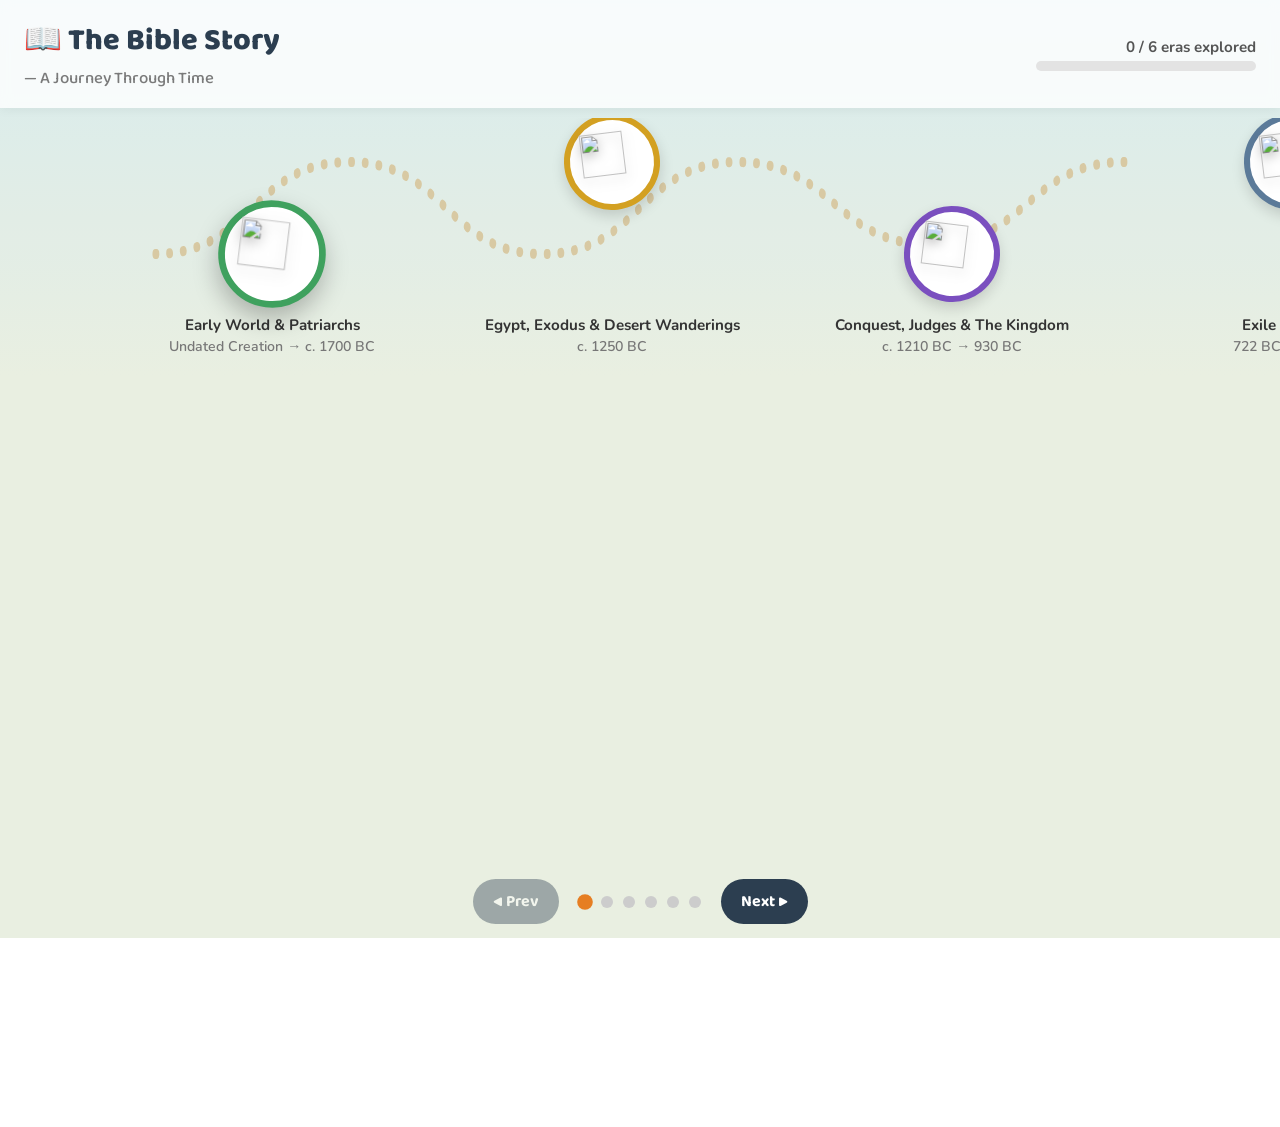
==== commit a152eb04: "Add detailed chronology timelines to each era popup in Section 1 Sourced from a printed Bible chrono" ====
--- a/index.html
+++ b/index.html
@@ -76,6 +76,7 @@
     </div>
   </div>
   <p class="detail-summary" id="detailSummary"></p>
+  <div id="detailChronologyWrap"></div>
   <p class="tap-hint">👉 Tap a card to meet the person in the story!</p>
   <div class="event-cards" id="eventCards"></div>
 </section>
--- a/styles.css
+++ b/styles.css
@@ -85,7 +85,8 @@
 
 html, body {
   margin: 0;
-  height: 100%;
+  min-height: 100%;
+  min-height: 100dvh;
   background: linear-gradient(180deg, #eaf4ff 0%, #fdf9f1 40%);
   font-family: 'Nunito', sans-serif;
   color: var(--ink);
@@ -142,6 +143,8 @@
 
 main {
   padding: 10px 0 90px;
+  min-height: calc(100dvh - 70px);
+  box-sizing: border-box;
 }
 
 .road-viewport {
@@ -170,7 +173,9 @@
   display: flex;
   align-items: center;
   gap: 0;
+  width: fit-content;
   min-width: max-content;
+  margin: 0 auto;
   padding: 0 8vw;
   z-index: 1;
 }
@@ -315,22 +320,23 @@
 
 .detail-panel {
   position: fixed;
-  inset: clamp(18px, 5vh, 46px) clamp(14px, 5vw, 56px);
+  inset: clamp(20px, 6vh, 96px) clamp(20px, 6vw, 96px);
+  transform: rotateY(-90deg);
+  backface-visibility: hidden;
   overflow-y: auto;
   background: var(--paper);
-  border-radius: 26px;
-  padding: 26px 28px 20px;
-  box-shadow: 0 24px 70px rgba(0,0,0,0.45);
+  border-radius: 22px;
+  padding: 30px 32px 36px;
+  box-shadow: 0 20px 60px rgba(0,0,0,0.35);
   z-index: 40;
   opacity: 0;
   pointer-events: none;
-  transform: scale(0.93) translateY(1.5%);
-  transition: opacity 0.3s ease, transform 0.35s cubic-bezier(0.34, 1.56, 0.64, 1);
+  transition: opacity 0.22s ease, transform 0.22s ease;
 }
 .detail-panel.show {
   opacity: 1;
   pointer-events: auto;
-  transform: scale(1) translateY(0);
+  transform: rotateY(0deg);
 }
 
 .close-btn {
@@ -351,10 +357,10 @@
 
 .detail-banner-wrap {
   position: relative;
-  margin: -26px -28px 0;
-  height: min(260px, 32vh);
+  margin: -30px -32px 0;
+  height: min(260px, 30vh);
   overflow: hidden;
-  border-radius: 26px 26px 0 0;
+  border-radius: 22px 22px 0 0;
 }
 .detail-banner {
   width: 100%;
@@ -397,11 +403,11 @@
   border: 5px solid var(--era-color, #999);
   flex: 0 0 auto;
 }
-.detail-header h2 { font-size: clamp(1.9rem, 5vw, 2.5rem); color: #2c3e50; }
-.detail-dates { font-weight: 700; color: #888; font-size: clamp(1.1rem, 2.8vw, 1.3rem); margin-top: 2px; }
+.detail-header h2 { font-size: clamp(2rem, 5.5vw, 2.8rem); color: #2c3e50; }
+.detail-dates { font-weight: 700; color: #888; font-size: clamp(1.15rem, 3vw, 1.4rem); margin-top: 2px; }
 
 .detail-summary {
-  font-size: clamp(1.2rem, 3.2vw, 1.45rem);
+  font-size: clamp(1.25rem, 3.4vw, 1.55rem);
   line-height: 1.55;
   color: #444;
   margin: 14px 0 20px;
@@ -409,7 +415,7 @@
 
 .event-cards {
   display: grid;
-  grid-template-columns: repeat(auto-fit, minmax(220px, 1fr));
+  grid-template-columns: repeat(auto-fit, minmax(240px, 1fr));
   gap: 14px;
 }
 
@@ -430,10 +436,10 @@
   transform: translateY(-3px) scale(1.02);
   box-shadow: 0 8px 18px rgba(0,0,0,0.15);
 }
-.event-card .ec-icon { font-size: clamp(1.6rem, 4vw, 2rem); margin-bottom: 4px; }
-.event-card .ec-title { font-weight: 700; font-size: clamp(1.2rem, 3.2vw, 1.45rem); color: #2c3e50; margin-bottom: 4px; }
-.event-card .ec-text { font-size: clamp(1.1rem, 2.7vw, 1.28rem); line-height: 1.48; color: #555; }
-.event-card .ec-tap { font-size: clamp(1.02rem, 2.4vw, 1.15rem); font-weight: 700; color: var(--era-color, #999); margin-top: 8px; }
+.event-card .ec-icon { font-size: clamp(1.7rem, 4.4vw, 2.2rem); margin-bottom: 4px; }
+.event-card .ec-title { font-weight: 700; font-size: clamp(1.3rem, 3.5vw, 1.6rem); color: #2c3e50; margin-bottom: 4px; }
+.event-card .ec-text { font-size: clamp(1.15rem, 2.9vw, 1.38rem); line-height: 1.48; color: #555; }
+.event-card .ec-tap { font-size: clamp(1.08rem, 2.6vw, 1.25rem); font-weight: 700; color: var(--era-color, #999); margin-top: 8px; }
 
 @keyframes deeperPointIn {
   from { opacity: 0; transform: translateY(-8px); }
@@ -446,6 +452,24 @@
 }
 
 .ec-deeper { margin-top: 12px; border-top: 1px dashed #e2e2e2; padding-top: 10px; }
+
+.detail-chronology {
+  margin: 0 0 20px;
+  border-top: none;
+  padding-top: 0;
+}
+.detail-chronology .ec-deeper-toggle {
+  font-size: clamp(1rem, 2.4vw, 1.15rem);
+  color: #4a6b7a;
+}
+.detail-chronology .ec-deeper-toggle:hover { color: #2f4954; }
+.detail-chronology .ec-deeper-content {
+  background: #f2f7f8;
+  border-left: 4px solid #5b9ab0;
+  max-height: 340px;
+  overflow-y: auto;
+}
+.detail-chronology .ec-deeper-heading { color: #2f6577; }
 .ec-deeper-toggle {
   display: flex;
   align-items: center;
@@ -512,23 +536,24 @@
 
 .character-modal {
   position: fixed;
-  inset: clamp(18px, 5vh, 46px) clamp(14px, 5vw, 56px);
+  inset: clamp(20px, 6vh, 96px) clamp(20px, 6vw, 96px);
+  transform: scale(0.85) rotateY(90deg);
+  backface-visibility: hidden;
   overflow-y: auto;
   background: var(--paper);
-  border-radius: 26px;
-  padding: 34px 28px 28px;
-  box-shadow: 0 24px 70px rgba(0,0,0,0.45);
+  border-radius: 22px;
+  padding: 40px 32px 36px;
+  box-shadow: 0 20px 60px rgba(0,0,0,0.4);
   z-index: 50;
   text-align: center;
   opacity: 0;
   pointer-events: none;
-  transform: scale(0.93) translateY(1.5%);
-  transition: opacity 0.3s ease, transform 0.35s cubic-bezier(0.34, 1.56, 0.64, 1);
+  transition: opacity 0.22s ease, transform 0.22s ease;
 }
 .character-modal.show {
   opacity: 1;
   pointer-events: auto;
-  transform: scale(1) translateY(0);
+  transform: scale(1) rotateY(0deg);
 }
 
 .character-avatar {
@@ -580,10 +605,4 @@
   .nav-controls { gap: 10px; padding: 12px 12px calc(12px + env(safe-area-inset-bottom, 0px)); }
   .nav-btn { padding: 10px 14px; font-size: 0.9rem; }
   .dots { gap: 6px; }
-
-  /* Popups leave a margin on every side (see inset on .detail-panel and
-     .character-modal above); mobile just gets tighter inner padding. */
-  .detail-panel { padding-left: 20px; padding-right: 20px; }
-  .character-modal { padding-left: 22px; padding-right: 22px; }
-  .detail-banner-wrap { margin-left: -20px; margin-right: -20px; border-radius: 20px 20px 0 0; }
-}
+}
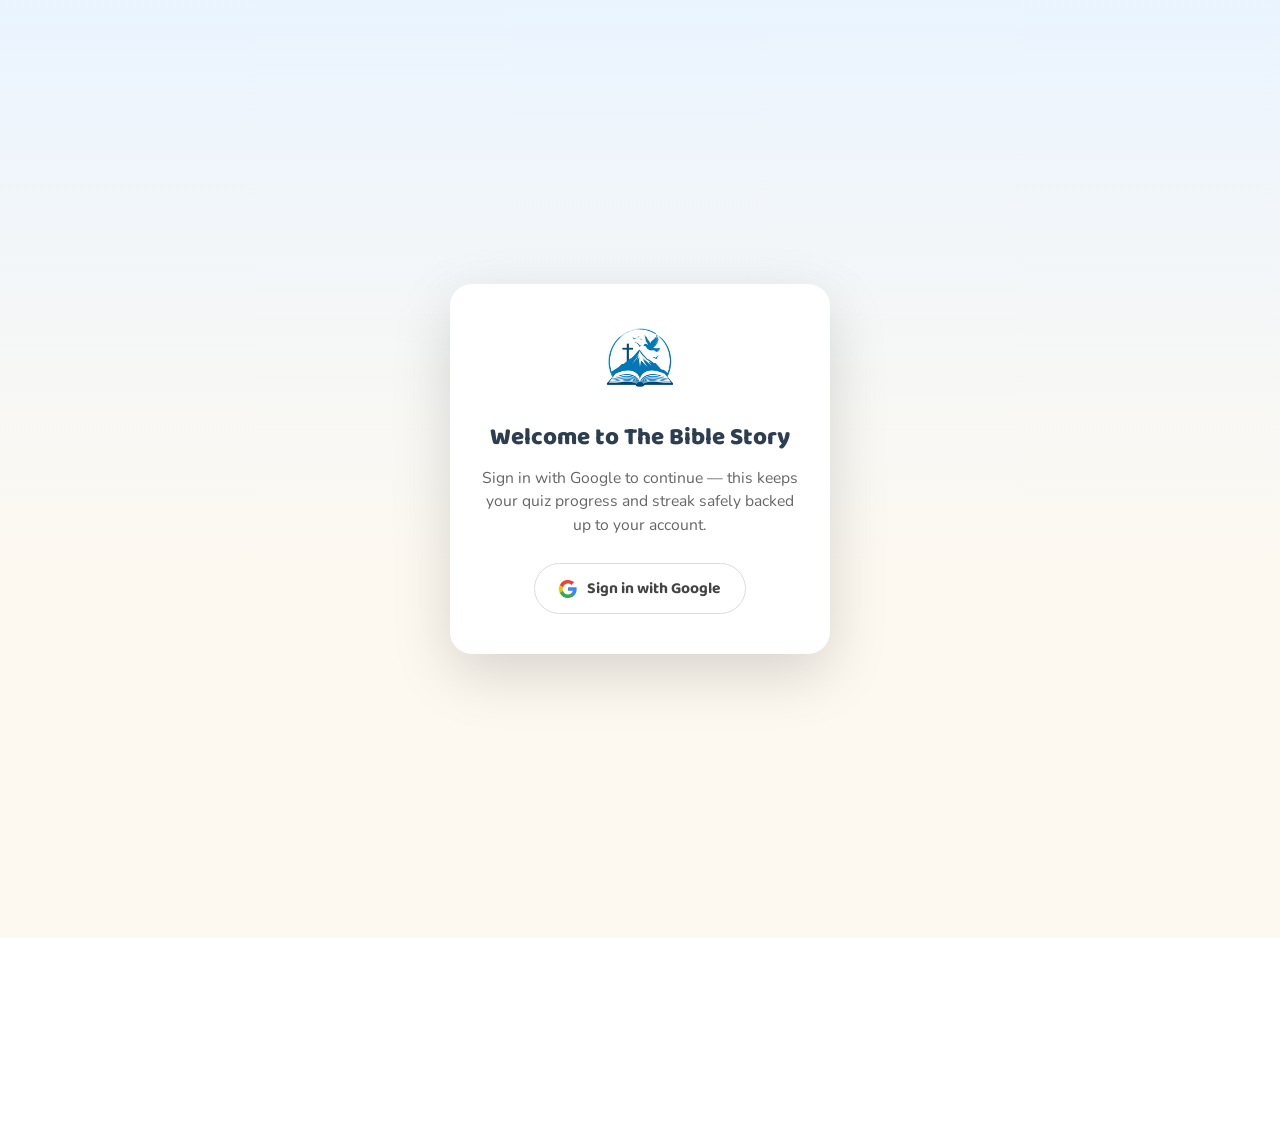
==== commit 6bb1e0c8: "Require Google sign-in to use the site; land on home page after login New auth-gate.js shows a full-" ====
--- a/index.html
+++ b/index.html
@@ -93,5 +93,8 @@
 
 <script src="data.js"></script>
 <script src="app.js"></script>
+<script src="firebase-config.js"></script>
+<script src="auth.js"></script>
+<script src="auth-gate.js"></script>
 </body>
 </html>
--- a/styles.css
+++ b/styles.css
@@ -508,24 +508,43 @@
 .ec-deeper-text { font-size: 0.98rem; line-height: 1.5; color: #5a5346; }
 
 .event-card.visited { background: #fbfffa; }
-.event-card.visited::after {
-  content: "✓";
+
+.ec-check {
   position: absolute;
   top: -8px;
   right: -8px;
   width: 26px;
   height: 26px;
-  background: #2ecc71;
+  cursor: pointer;
+  z-index: 2;
+}
+.ec-check input {
+  position: absolute;
+  inset: 0;
+  opacity: 0;
+  margin: 0;
+  cursor: pointer;
+}
+.ec-check-mark {
+  position: absolute;
+  inset: 0;
+  background: #fff;
   color: #fff;
   border-radius: 50%;
   display: flex;
   align-items: center;
   justify-content: center;
   font-size: 0.85rem;
-  border: 3px solid #fff;
+  border: 3px solid #ddd;
   box-shadow: 0 2px 6px rgba(0,0,0,0.2);
+  transition: background 0.15s ease, border-color 0.15s ease, transform 0.15s ease;
+}
+.ec-check input:checked ~ .ec-check-mark {
+  background: #2ecc71;
+  border-color: #fff;
   animation: popIn 0.3s ease;
 }
+.ec-check input:hover ~ .ec-check-mark { transform: scale(1.1); }
 
 .tap-hint {
   font-size: 0.95rem;
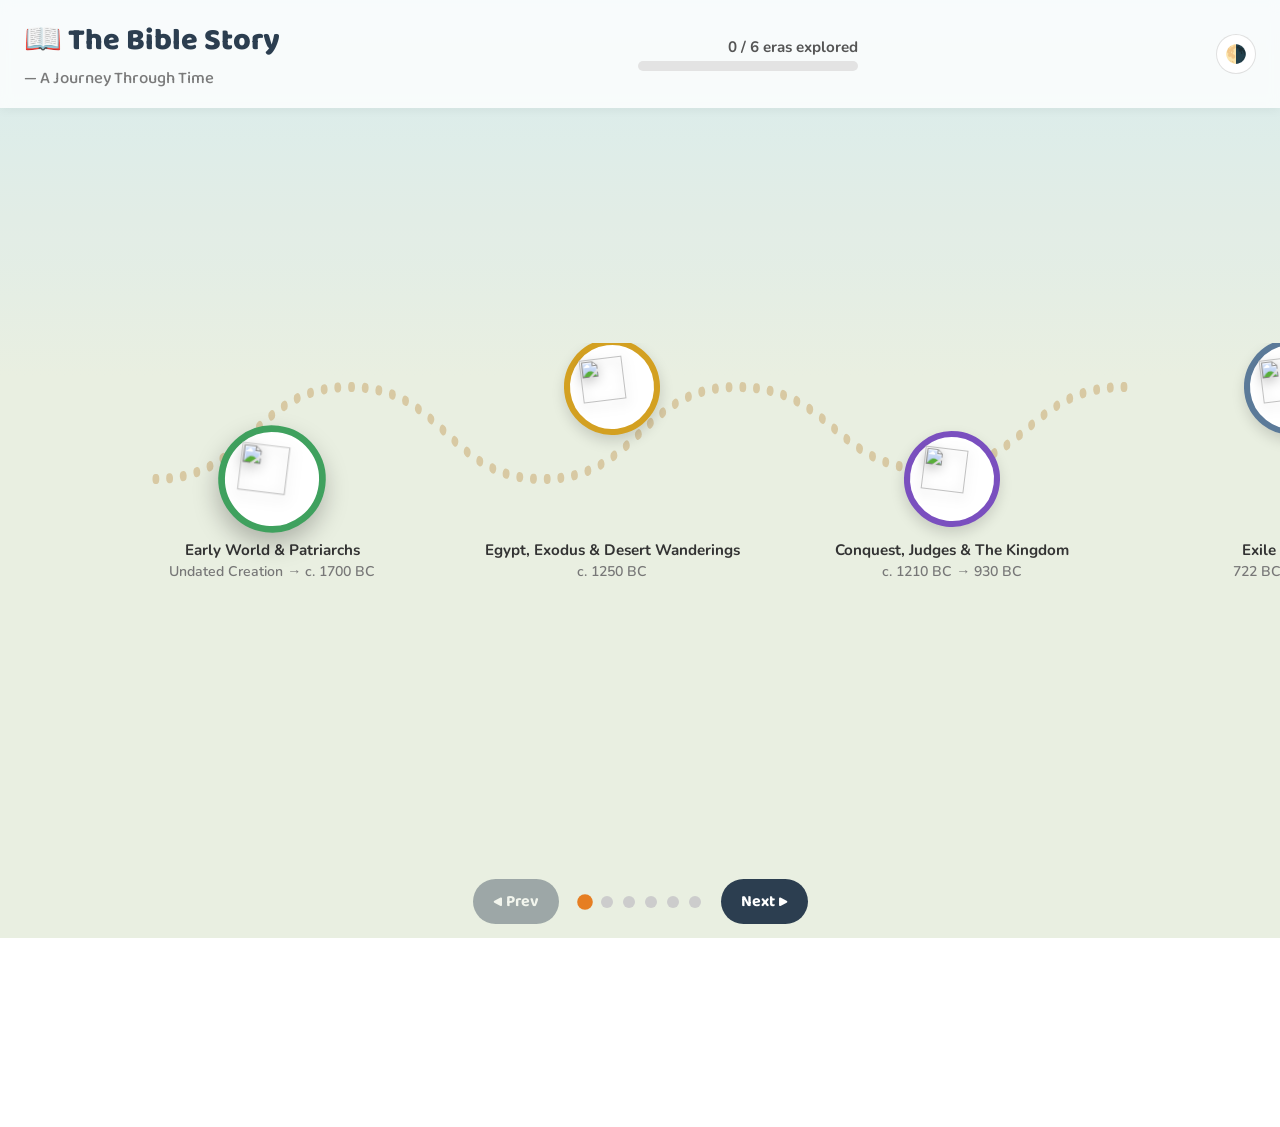
==== commit 89e0a6a1: "Add auto + manual dark/light mode across every page New theme.js: reads/writes a bibleStoryTheme loc" ====
--- a/index.html
+++ b/index.html
@@ -4,6 +4,7 @@
 <meta charset="UTF-8">
 <meta name="viewport" content="width=device-width, initial-scale=1.0">
 <title>The Bible Story — A Journey Through Time</title>
+<script src="theme.js"></script>
 <link rel="icon" type="image/png" sizes="32x32" href="favicon-32.png">
 <link rel="icon" type="image/png" sizes="16x16" href="favicon-16.png">
 <link rel="apple-touch-icon" href="apple-touch-icon.png">
@@ -44,6 +45,7 @@
     <div class="progress-label"><span id="exploredCount">0</span> / 6 eras explored</div>
     <div class="progress-bar"><div class="progress-fill" id="progressFill"></div></div>
   </div>
+  <div id="themeToggle"></div>
 </header>
 
 <main>
--- a/styles.css
+++ b/styles.css
@@ -145,6 +145,9 @@
   padding: 10px 0 90px;
   min-height: calc(100dvh - 70px);
   box-sizing: border-box;
+  display: flex;
+  flex-direction: column;
+  justify-content: center;
 }
 
 .road-viewport {
@@ -625,3 +628,54 @@
   .nav-btn { padding: 10px 14px; font-size: 0.9rem; }
   .dots { gap: 6px; }
 }
+
+/* ---------- Dark mode ---------- */
+:root[data-theme="dark"] {
+  --ink: #eae6df;
+  --paper: #23262b;
+}
+:root[data-theme="dark"] html,
+:root[data-theme="dark"] body {
+  background: linear-gradient(180deg, #14171b 0%, #1b1e23 45%);
+}
+:root[data-theme="dark"] .top-bar { background: #1b1e23cc; box-shadow: 0 2px 10px rgba(0,0,0,0.4); }
+:root[data-theme="dark"] .top-bar h1 { color: #eae6df; }
+:root[data-theme="dark"] .progress-bar { background: #3a3d42; }
+:root[data-theme="dark"] .station-badge { background: #2a2d33; }
+:root[data-theme="dark"] .theme-toggle-btn { background: #2a2d33; border-color: rgba(255,255,255,0.15); color: #eae6df; }
+
+:root[data-theme="dark"] .detail-panel,
+:root[data-theme="dark"] .character-modal { background: #23262b; box-shadow: 0 20px 60px rgba(0,0,0,0.6); }
+:root[data-theme="dark"] .close-btn { background: #3a3d42; color: #eae6df; }
+:root[data-theme="dark"] .close-btn:hover { background: #46494f; }
+:root[data-theme="dark"] .detail-header h2,
+:root[data-theme="dark"] .character-name,
+:root[data-theme="dark"] .ec-title,
+:root[data-theme="dark"] .detail-page-heading { color: #f2efe9; }
+:root[data-theme="dark"] .detail-dates,
+:root[data-theme="dark"] .image-credit { color: #a7a29a; }
+:root[data-theme="dark"] .detail-summary,
+:root[data-theme="dark"] .character-story,
+:root[data-theme="dark"] .ec-text,
+:root[data-theme="dark"] .tap-hint { color: #cfcac1; }
+
+:root[data-theme="dark"] .event-card { background: #2a2d33; box-shadow: 0 3px 10px rgba(0,0,0,0.4); }
+:root[data-theme="dark"] .event-card.visited { background: #263028; }
+:root[data-theme="dark"] .ec-check-mark { background: #3a3d42; border-color: #4d5057; }
+:root[data-theme="dark"] .ec-deeper { border-top-color: #3a3d42; }
+:root[data-theme="dark"] .ec-deeper-content,
+:root[data-theme="dark"] .char-deeper-content { background: #2f3239; border-left-color: #c9a86a; }
+:root[data-theme="dark"] .ec-deeper-heading,
+:root[data-theme="dark"] .char-deeper-bio { color: #e6ddc8; }
+:root[data-theme="dark"] .ec-deeper-text,
+:root[data-theme="dark"] .char-deeper-refs { color: #c4bdb0; }
+:root[data-theme="dark"] .detail-chronology .ec-deeper-content { background: #262e33; border-left-color: #5b9ab0; }
+:root[data-theme="dark"] .detail-chronology .ec-deeper-heading { color: #8fc8dc; }
+:root[data-theme="dark"] .char-deeper,
+:root[data-theme="dark"] .ec-deeper { border-top-color: #3a3d42; }
+
+:root[data-theme="dark"] .nav-btn { background: #eae6df; color: #23262b; }
+:root[data-theme="dark"] .nav-btn:hover { background: #cfcac1; }
+:root[data-theme="dark"] .dot { background: #3a3d42; }
+:root[data-theme="dark"] .character-avatar { background: #2a2d33; }
+:root[data-theme="dark"] .detail-icon { background: #2a2d33; }
